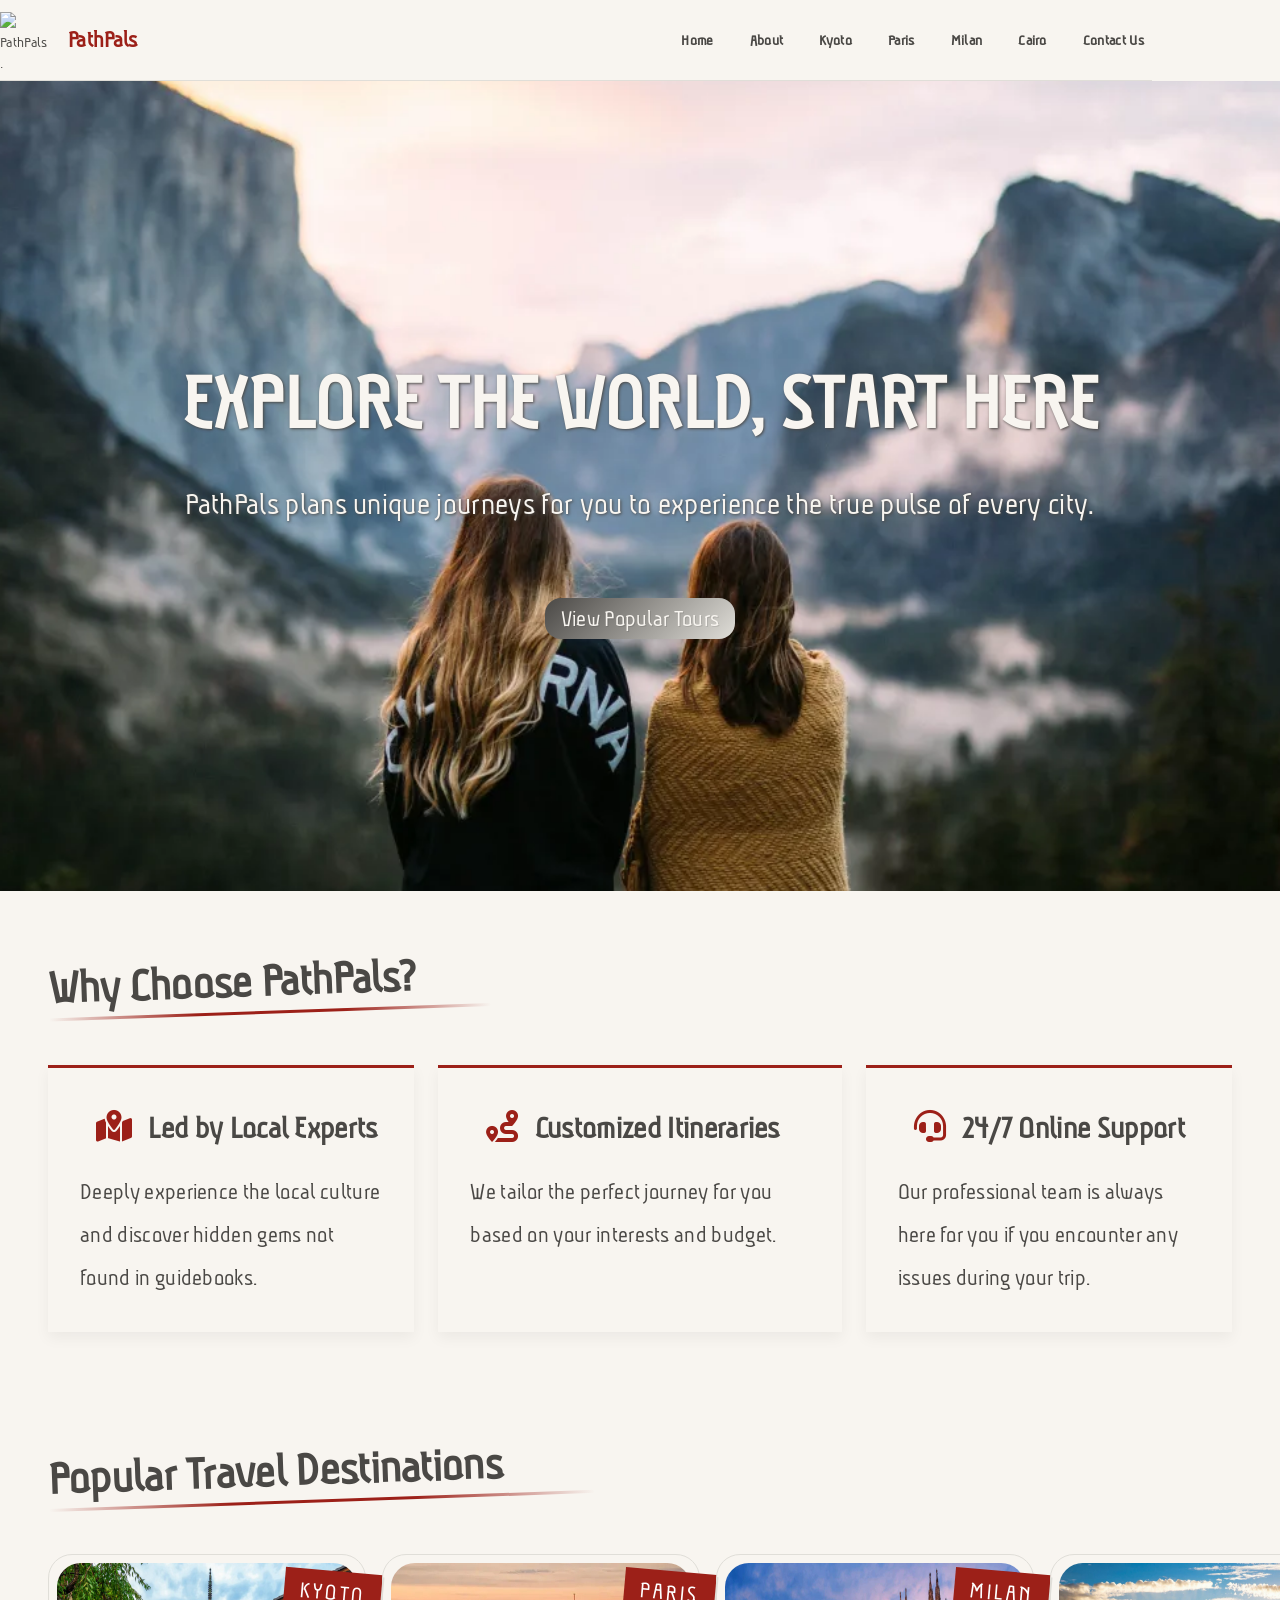
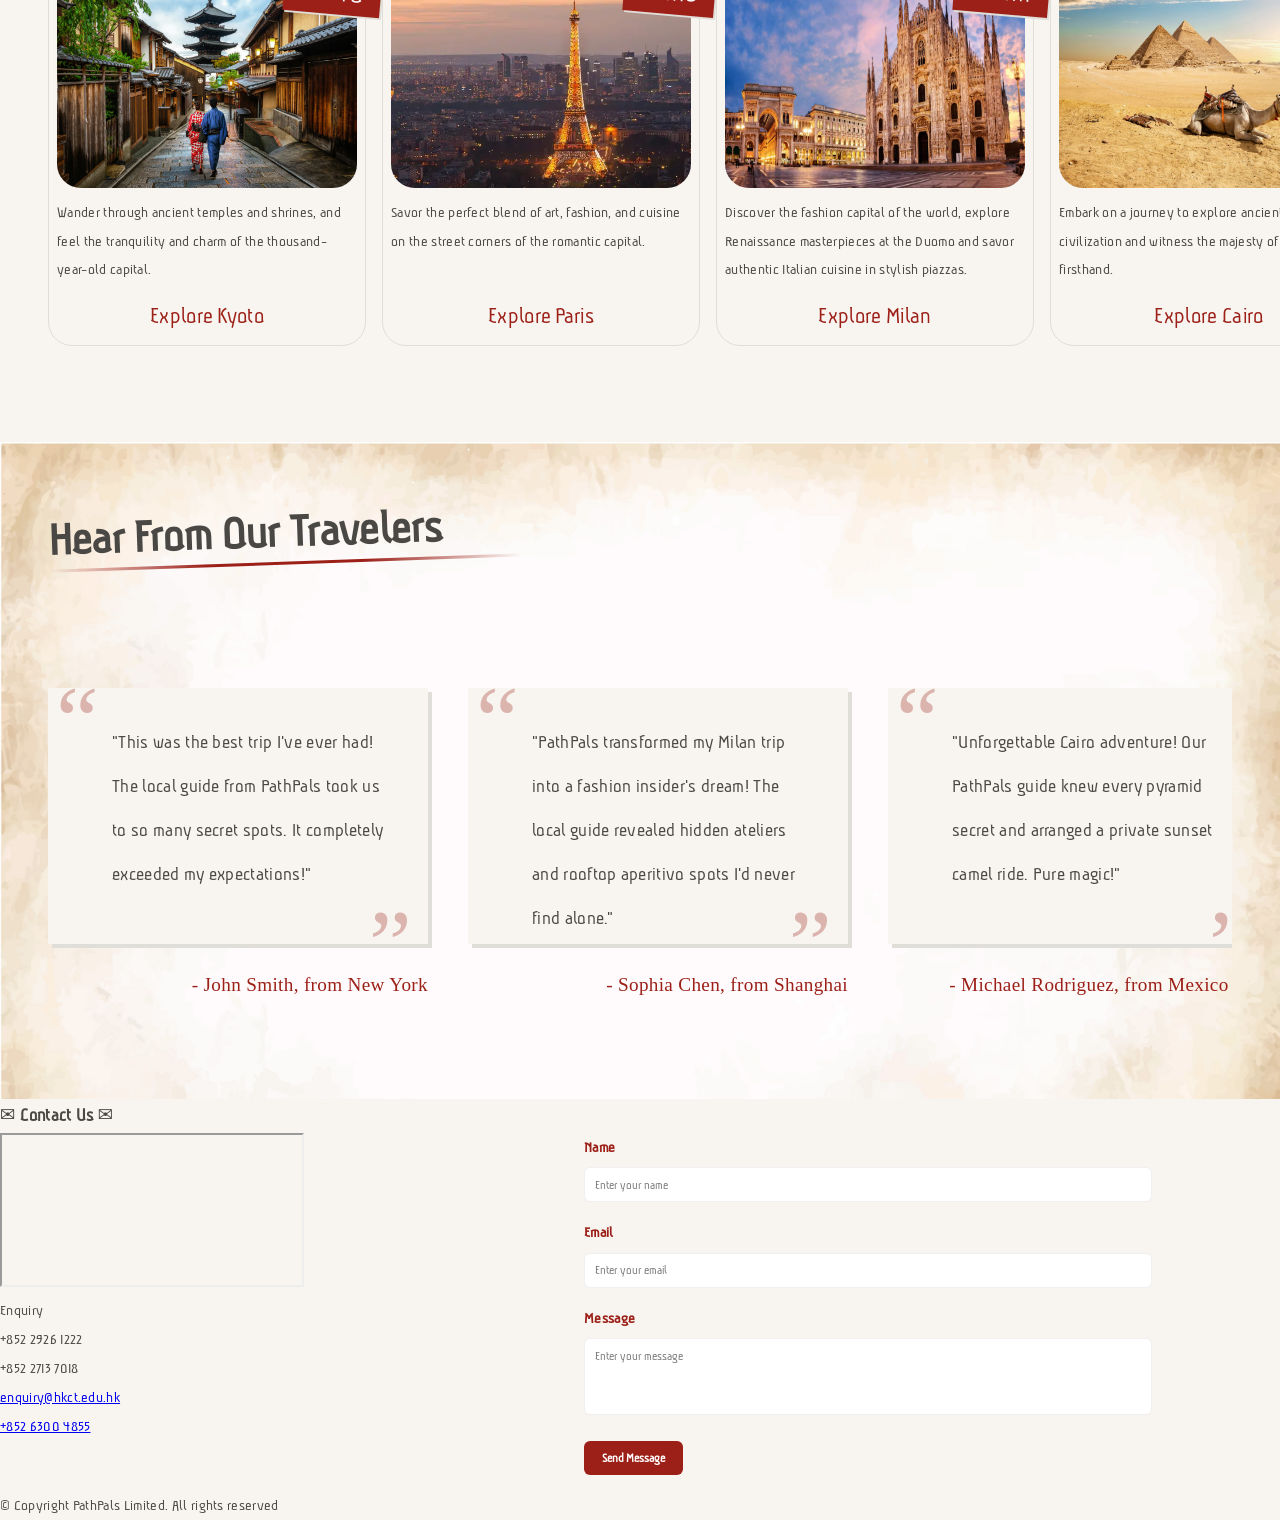
==== pages/index.html @ b71962a0 "Mar29" ====
<!doctype html>
<html lang="en">
<head>
  <meta charset="UTF-8" />
  <meta name="viewport" content="width=device-width, initial-scale=1.0" />
  <link rel="stylesheet" href="https://cdnjs.cloudflare.com/ajax/libs/font-awesome/6.0.0/css/all.min.css">
  <link rel="preconnect" href="https://fonts.googleapis.com" />
  <link rel="preconnect" href="https://fonts.gstatic.com" crossorigin />
  <link href="https://fonts.googleapis.com/css2?family=Aubrey&display=swap" rel="stylesheet" />
  <link rel="stylesheet" href="../css/navbar.css" />
  <link rel="stylesheet" href="../css/footer.css" />
  <link rel="stylesheet" href="../css/index.css">
  <title>Home - PathPals</title>
</head>
<body>
<!-- Navbar -->
<div id="navbar-placeholder"></div>
<!-- Main -->
<main>
  <div class="hero-section">
    <div class="hero-content">
      <h1>Explore the World, Start Here</h1>
      <p>PathPals plans unique journeys for you to experience the true pulse
    of every city.</p>
      <a href="#featured-tours" class="btn btn-primary">View Popular Tours</a>
    </div>
  </div>
  <div id="about" class="about-section">
    <h2 class="section-title">Why Choose PathPals?</h2>
    <div class="features-grid">
    <article class="feature-card">
      <h3><i class="fa-solid fa-map-marked-alt feature-icon" aria-hidden="true"></i>Led by Local Experts</h3>
      <p> Deeply experience the local culture and discover hidden gems not found in guidebooks.
      </p>
    </article>
    <article class="feature-card">
      <h3><i class="fa-solid fa-route feature-icon" aria-hidden="true"></i>Customized Itineraries</h3>
      <p>We tailor the perfect journey for you based on your interests and budget.
      </p>
    </article>
    <article class="feature-card">
      <h3><i class="fa-solid fa-headset feature-icon"
      aria-hidden="true"></i>24/7 Online Support</h3>
      <p>
      Our professional team is always here for you if you encounter
      any issues during your trip.
      </p>
    </article>
    </div>
  </div>
  <div id="featured-tours" class="tours-section">
      <h2 class="section-title">Popular Travel Destinations</h2>
      <div class="tours-grid">
      <article class="tour-card card-1">
          <img
          src="../assets/tour-kyoto.jpg"
          alt="An old, charming street in Kyoto"
          />
          <div class="tour-info">
          <p>
              Wander through ancient temples and shrines, and feel the
              tranquility and charm of the thousand-year-old capital.
          </p>
          <a href="./kyoto.html" class="btn btn-secondary"
              >Explore Kyoto</a
          >
          </div>
      </article>
      <article class="tour-card card-2">
          <img
          src="../assets/tour-paris.jpg"
          alt="Eiffel Tower in Paris at night"
          />
          <div class="tour-info">
          <p>
              Savor the perfect blend of art, fashion, and cuisine on the
              street corners of the romantic capital.
          </p>
          <a href="./paris.html" class="btn btn-secondary"
              >Explore Paris</a
          >
          </div>
      </article>
      <article class="tour-card card-3">
          <img
          src="../assets/tour-milan.jpg"
          alt="Duomo Cathedral and Galleria Vittorio Emanuele II in Milan, Italy"
          />
          <div class="tour-info">
          <p>
              Discover the fashion capital of the world, explore Renaissance
              masterpieces at the Duomo and savor authentic Italian cuisine
              in stylish piazzas.
          </p>
          <a href="./milan.html" class="btn btn-secondary"
              >Explore Milan</a
          >
          </div>
      </article>
      <article class="tour-card card-4">
          <img
          src="../assets/tour-cairo.jpg"
          alt="Pyramids and a camel in Cairo, Egypt"
          />
          <div class="tour-info">
          <p>Embark on a journey to explore ancient Egyptian civilization and witness the majesty of the pyramids firsthand.
</p>
          <a href="./cairo.html" class="btn btn-secondary"
              >Explore Cairo</a
          >
          </div>
      </article>
      </div>
  </div>
  <div id="comments" class="comments-section">
      <h2 class="section-title">Hear From Our Travelers</h2>
      <div class="comments-scroll">
      <div class="comment-card">
          <blockquote>
          "This was the best trip I've ever had! The local guide from PathPals took us to so many secret spots. It completely exceeded my expectations!"
          </blockquote>
          <cite>- John Smith, from New York</cite>
      </div>
      <div class="comment-card">
          <blockquote>
          "PathPals transformed my Milan trip into a fashion insider's dream! The local guide revealed hidden ateliers and rooftop aperitivo spots I'd never find alone."
          </blockquote>
          <cite>- Sophia Chen, from Shanghai</cite>
      </div>
      <div class="comment-card">
          <blockquote>
          "Unforgettable Cairo adventure! Our PathPals guide knew every pyramid secret and arranged a private sunset camel ride. Pure magic!"
          </blockquote>
          <cite>- Michael Rodriguez, from Mexico City</cite>
      </div>
      <div class="comment-card">
          <blockquote>
          "The Tokyo guide from PathPals took us to authentic ramen shops and hidden shrines. Felt like a local, not a tourist!"
          </blockquote>
          <cite>- Aiko Tanaka, from Sydney</cite>
      </div>
      <div class="comment-card">
          <blockquote>
          "Best decision booking PathPals for Santorini! Our guide found the most incredible sunset viewpoints and arranged a private cooking class."
          </blockquote>
          <cite>- Emma Wilson, from London</cite>
      </div>
      <div class="comment-card">
          <blockquote>
          "PathPals made Marrakech magical! The souk navigation, authentic tagine dinner, and Berber cultural insights were life-changing."
          </blockquote>
          <cite>- Ahmed Khalil, from Dubai</cite>
      </div>
      </div>
  </div>
</main>
<!-- Footer -->
<div id="footer-placeholder"></div>
<!-- navbar&footer js -->
<script src="../js/navbar-footer.js"></script>
</body>
</html>
---- css/navbar.css ----
:root {
  --color-offwhite: #f8f5f0;
  --color-warmgray: #e0ded8;
  --color-deepred: #9c2018;
  --color-darkgray: #4a4845;
  --color-lightgray: #f0eeea;
  --font-family: "Aubrey", system-ui;
  --font-handwriting: 'Ma Shan Zheng', cursive;
  --container-max: 1400px;
}
* { 
  box-sizing: border-box; 
  margin:0; 
  padding:0; 
}
body {
  font-family: var(--font-family);
  background-color: var(--color-offwhite);
  color: var(--color-darkgray);
  line-height: 1.8;
  letter-spacing: 0.02em;
  width: 90%; 
  max-width: var(--container-max);
}

.navbar {
  background-color: var(--color-offwhite);
  border-bottom: 1px solid var(--color-warmgray);
  position: sticky;
  top: 0;
  z-index: 60;
}
.navbar-flex { 
  display:flex; 
  align-items:center; 
  justify-content:space-between; 
  gap:1rem; 
  padding:0.75rem 0; 
}

.logo-section { 
  display:flex; 
  align-items:center; 
  gap:0.75rem; 
}
.logo-icon { 
  width:56px; 
  height:56px; 
  object-fit:contain; 
}
.logo-text {
  font-weight:700;
  font-size:1.5rem;
  color:var(--color-deepred);
  font-family: var(--font-family);
}

.main-menu-list { 
  display:flex; 
  gap:1.25rem; 
  list-style:none; 
  align-items:center; 
}
.main-menu-list a { 
  color:var(--color-darkgray); 
  text-decoration:none; 
  padding:0.25rem 0.5rem; 
  border-radius:6px; 
  font-weight:600; 
}
.main-menu-list a:hover, 
.main-menu-list a:focus { 
  background:var(--color-warmgray); 
  color:var(--color-deepred); 
  outline:none; 
}
i {
  color: var(--color-deepred);
}
.mobile-menu { 
  display:none; 
}
.mobile-menu-toggle {
  background:transparent; 
  border:none; 
  font-size:1.3rem; 
  cursor:pointer; 
  padding:0.4rem 0.6rem;
}
.mobile-overlay { 
  position:fixed; 
  inset:0; 
  background:rgba(0,0,0,0.4); 
  opacity:0; 
  visibility:hidden; 
  transition:opacity 260ms ease; 
  z-index:80; 
}
.mobile-overlay.open { 
  opacity:1; 
  visibility:visible; 
}
.mobile-panel {
  position:fixed; 
  left:0; 
  right:0; 
  top:0; 
  transform:translateY(-120%); 
  transition:transform 320ms cubic-bezier(.2,.9,.2,1); 
  background:var(--color-offwhite); 
  padding:1rem; 
  z-index:90; 
  box-shadow:0 10px 20px rgba(0,0,0,0.08);
}
.mobile-panel.open { 
  transform:translateY(0); 
}
.mobile-panel-header { 
  display:flex; 
  align-items:center; 
  justify-content:space-between; 
  gap:0.75rem; 
}
---- css/footer.css ----
:root {
  --color-offwhite: #f8f5f0;
  --color-warmgray: #e0ded8;
  --color-deepred: #9c2018;
  --color-darkgray: #4a4845;
  --color-lightgray: #f0eeea;
  --font-family: "Aubrey", system-ui;
  --font-handwriting: 'Ma Shan Zheng', cursive;
  --container-max: 1400px;
}
* { 
  box-sizing: border-box; 
  margin:0; 
  padding:0; 
}
body {
  font-family: var(--font-family);
  background-color: var(--color-offwhite);
  color: var(--color-darkgray);
  line-height: 1.8;
  letter-spacing: 0.02em;
  width: 90%; 
  max-width: var(--container-max);
}

.footer { 
  background:var(--color-warmgray);
  padding:2.5rem 0; 
  text-align:center; 
  color:var(--color-darkgray); 
  font-size:1rem; 
  margin-top:2rem; 
  flex:1 1 280px; 
  min-width:240px;
}

.footer-content { 
  display:grid; 
  grid-template-columns: 1fr 1fr;
  gap:1rem; 
  justify-content: center;
}
.form-group { 
  margin-bottom:1rem; 
}
.form-group label { 
  display:block; 
  margin-bottom:0.35rem; 
  font-weight:600; 
  color:var(--color-deepred); 
}
.form-group input, 
.form-group textarea {
  width:100%; 
  padding:0.6rem; 
  border:1px solid rgba(0,0,0,0.06); 
  border-radius:6px; 
  font-family:var(--font-family);
}
button[type="submit"] { 
  background:var(--color-deepred);
  font-family: var(--font-family); 
  color:white; 
  padding:10px 18px; 
  border:none; 
  border-radius:6px; 
  cursor:pointer; 
  font-weight:600; 
}
button[type="submit"]:hover { 
  background:#7a150f; 
}
---- css/index.css ----
:root {
  --color-offwhite: #f8f5f0;
  --color-warmgray: #e0ded8;
  --color-deepred: #9c2018;
  --color-darkgray: #4a4845;
  --color-lightgray: #f0eeea;
  --font-family: "Aubrey", system-ui;
  --font-handwriting: 'Ma Shan Zheng', cursive;
  --container-max: 1400px;
}
* { 
  box-sizing: border-box; 
  margin:0; 
  padding:0; 
}
body {
  font-family: var(--font-family);
  background-color: var(--color-offwhite);
  color: var(--color-darkgray);
  line-height: 1.8;
  letter-spacing: 0.02em;
  width: 90%; 
  max-width: var(--container-max);
}

.hero-section {
  width: 100vw;
  height: 90vh;
  background: url("../assets/hero.webp") center/cover no-repeat;
  background-attachment: fixed;
  display: flex;
  align-items: center;
  justify-content: center;
  color: var(--color-offwhite);
  text-shadow: 1px 1px 3px var(--color-darkgray);
  h1 {
    text-transform: uppercase;
    font-size: 5rem;
    text-align: center;
  };
  p {
    font-size: 2rem;
    padding-bottom: 4rem;
  };
  a {
    font-size: 1.5rem;
    padding: 0.5rem 1rem;
    text-decoration: none;
    color: var(--color-offwhite);
    background: linear-gradient(135deg, var(--color-darkgray) 0%, var(--color-warmgray) 100%);
    border-radius: 1rem;
    text-shadow: 1px 1px 0 rgba(0,0,0,0.1);
    transition: all 0.3s ease;
    &:hover {
    background: linear-gradient(135deg, var(--color-warmgray) 0%, var(--color-darkgray) 100%);
    transform: translateY(-2px) rotate(1deg);
    box-shadow: 5px 5px 0 var(--color-cream-bg);
    }
  }
}
.hero-content {
  max-width: 1200px;
  width: 90%;
  text-align: center;
}
.section-title {
  font-size: 2.25rem; 
  font-weight: 600; 
  margin-bottom: 2.5rem; 
  color: var(--color-darkgray); 
  display: inline-block;
  position: relative;
  transform: rotate(-2deg);
}
.section-title::after { 
  content: ""; 
  width: 120%; 
  height: 3px;
  background: linear-gradient(90deg, transparent, var(--color-deepred), var(--color-deepred), transparent); 
  position: absolute; 
  bottom: 10px; 
  left: 0;
}
.about-section {
  width: 100vw;
  padding: 3rem;
  h2 {
    font-size: 3rem;
  }
}
.features-grid {
  display:grid;
  justify-content: center;
  grid-template-columns: repeat(3,1fr); 
  gap:1.5rem; 
  grid-template-columns:1fr 1.1fr 1fr; }
.feature-card {
  background:var(--color-offwhite); 
  padding:2rem; 
  border-top:3px solid var(--color-deepred);
  box-shadow:0 6px 14px rgba(0,0,0,0.05); 
  transition:all 0.25s ease;
  h3 {
    justify-content: center;
    font-size: 2rem;
    margin-bottom:0.75rem; 
    color:var(--color-darkgray); 
  }
  i {
    color:var(--color-deepred);
    padding: 0 1rem;
  }
  p {
    font-size: 1.5rem;
  }
  &:hover { 
  transform:translateY(-8px); 
  box-shadow:0 12px 24px rgba(0,0,0,0.08);
  } 
}
.tours-section {
  width: 100vw;
  padding: 3rem;
  padding-bottom: 6rem;
  h2 {
    font-size: 3rem;
  }
}
.tours-grid {
  display: grid;
  grid-template-columns: repeat(4, 1fr);
  gap: 1rem;
}
.tour-card {
  border: 1px solid var(--color-warmgray);
  border-radius: 1.5rem;
  padding: 0.5rem;
  position: relative;
  transition: all 0.4s ease;
  transform-origin: bottom right;
  &:hover {
    transform: rotate(1deg) translateY(-10px);
    box-shadow: 10px 10px 0 var(--color-warmgray);
    z-index: 10;
  }
  img {
    width: 300px;
    height: 225px;
    border-radius: 1.5rem;
  }
  a {
  font-size: 1.5rem;
  position: relative;
  text-decoration: none;
  color: var(--color-deepred);
  display: inline-block;
  margin-left: auto;
  margin-right: auto;
  display: block;
  width: fit-content;
  &::after {
    content: '';
    position: absolute;
    bottom: 0;
    left: 0;
    width: 0;
    height: 2px;
    background: var(--color-deepred);
    transition: width 0.3s ease;
    background: linear-gradient(90deg, transparent, var(--color-deepred), transparent);
  }
  &:hover::after {
    width: 100%;
  }
  }
  p {
    height: 6rem;
  }
}
.card-1::before {
  content: "Kyoto";
  position: absolute;
  top: 1rem;
  right: -1rem;
  background: var(--color-deepred);
  color: white;
  padding: 0 1rem;
  font-size: 1.5rem;
  text-transform: uppercase;
  letter-spacing: 0.1em;
  transform: rotate(5deg);
  box-shadow: 2px 2px 0 var(--color-warmgray);
  font-family: var(--font-family);
}
.card-2::before {
  content: "Paris";
  position: absolute;
  top: 1rem;
  right: -1rem;
  background: var(--color-deepred);
  color: white;
  padding: 0 1rem;
  font-size: 1.5rem;
  text-transform: uppercase;
  letter-spacing: 0.1em;
  transform: rotate(5deg);
  box-shadow: 2px 2px 0 var(--color-warmgray);
  font-family: var(--font-family);
}
.card-3::before {
  content: "Milan";
  position: absolute;
  top: 1rem;
  right: -1rem;
  background: var(--color-deepred);
  color: white;
  padding: 0 1rem;
  font-size: 1.5rem;
  text-transform: uppercase;
  letter-spacing: 0.1em;
  transform: rotate(5deg);
  box-shadow: 2px 2px 0 var(--color-warmgray);
  font-family: var(--font-family);
}
.card-4::before {
  content: "Cairo";
  position: absolute;
  top: 1rem;
  right: -1rem;
  background: var(--color-deepred);
  color: white;
  padding: 0 1rem;
  font-size: 1.5rem;
  text-transform: uppercase;
  letter-spacing: 0.1em;
  transform: rotate(5deg);
  box-shadow: 2px 2px 0 var(--color-warmgray);
  font-family: var(--font-family);
}

.comments-section {
  width: 100vw;
  padding: 3rem;
  background: url(../assets/paper-texture.jpg);
  background-size: cover;
  h2 {
    font-size: 3rem;
  }
}
.comment-card {
  background: transparent;
  padding: 1.5rem 0;
  @extend .comments-card;
  flex: 0 0 380px;
  scroll-snap-align: start;
  transition: transform 0.3s ease;
  &:hover {
    transform: translateY(-8px);
  }
  blockquote {
    font-family: var(--font-family);
    font-size: 1.25rem;
    line-height: 2.2;
    position: relative;
    padding: 2rem 2rem 2rem 4rem;
    margin: 1.5rem 0;
    border-left: none;
    background: var(--color-offwhite);
    box-shadow: 4px 4px 0 var(--color-warmgray);
    height: 16rem;
    &::before {
      content: "“";
      font-family: var(--font-handwriting);
      font-size: 6rem;
      color: var(--color-deepred);
      opacity: 0.3;
      position: absolute;
      top: -1rem;
      left: 0.5rem;
      line-height: 1;
    }
    &::after {
      content: "”";
      font-family: var(--font-handwriting);
      font-size: 6rem;
      color: var(--color-deepred);
      opacity: 0.3;
      position: absolute;
      bottom: -3rem;
      right: 1rem;
      line-height: 1;
    }
  }
  cite {
    display: block;
    margin-top: 1rem;
    text-align: right;
    font-size: 1.2rem;
    color: var(--color-deepred);
    font-style: normal;
    font-family: var(--font-handwriting);
  }
}
.comments-scroll {
  display: flex;
  gap: 2.5rem;
  overflow-x: auto;
  padding: 1.5rem 0;
  scrollbar-width: auto;
  -ms-overflow-style: scrollbar;
  &::-webkit-scrollbar {
    height: 2rem;
    background-color: var(--color-offwhite);
    border: 1px solid var(--color-warmgray);
    border-radius: 2rem;
  }
  &::-webkit-scrollbar-track {
    background: var(--color-offwhite);
    box-shadow: inset 0 0 4px rgba(94, 0, 6, 0.1);
    border-radius: 2rem;
  }
  &::-webkit-scrollbar-thumb {
    background: linear-gradient(90deg, transparent 0%, var(--color-deepred) 50%, transparent 100%);
    border: 2px solid var(--color-offwhite);
    border-radius: 2rem;
    &:hover {
      background: linear-gradient(90deg, var(--color-deepred) 0%, transparent 50%, var(--color-deepred) 100%);
    }
  }
}

@media (max-width:1200px) {
  .features-grid { 
    grid-template-columns:1fr; 
    gap:2.5rem; 
  }
}
@media (max-width:768px) {
  .main-menu { 
    display:none; 
  }
  .mobile-menu { 
    display:block; 
  }
  .comment-card {
    flex: 0 0 320px;
    blockquote {
      font-size: 1.15rem;
      padding: 1.5rem 1.5rem 1.5rem 3.5rem;
    }
  }
}
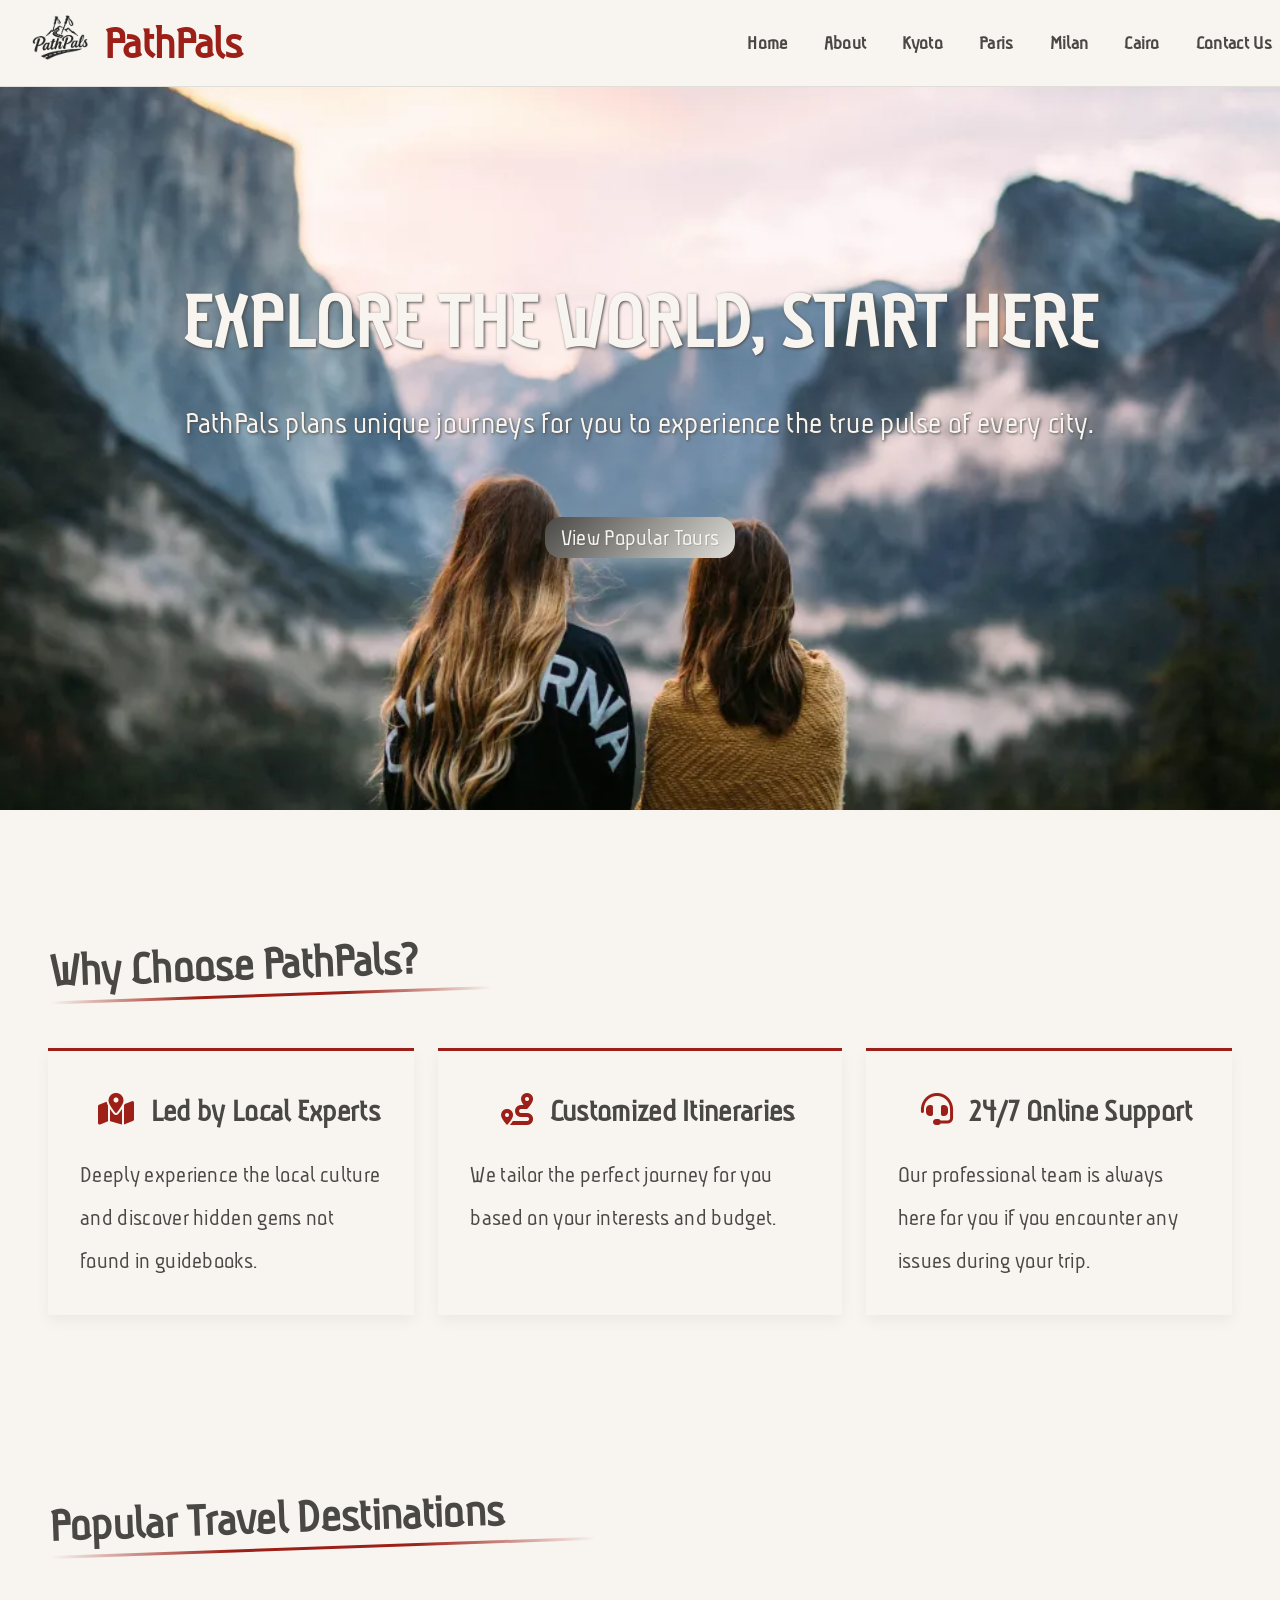
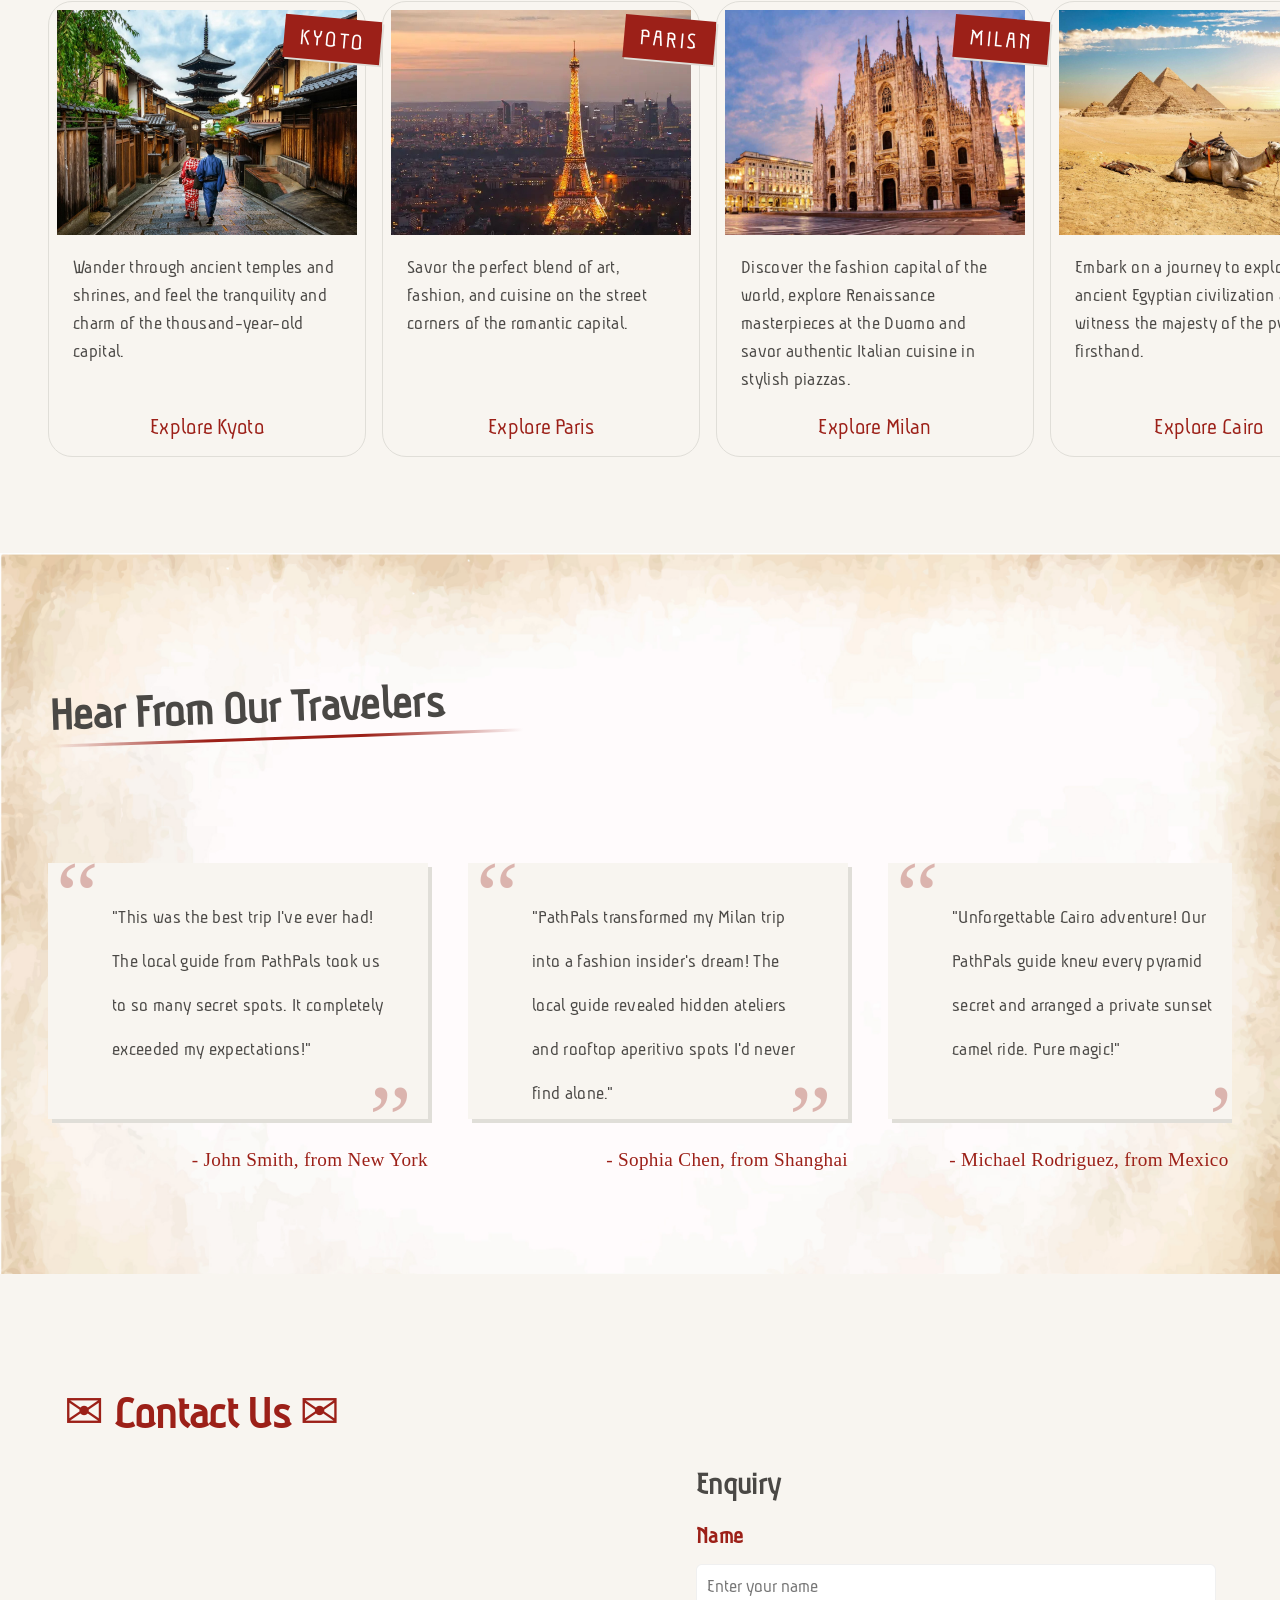
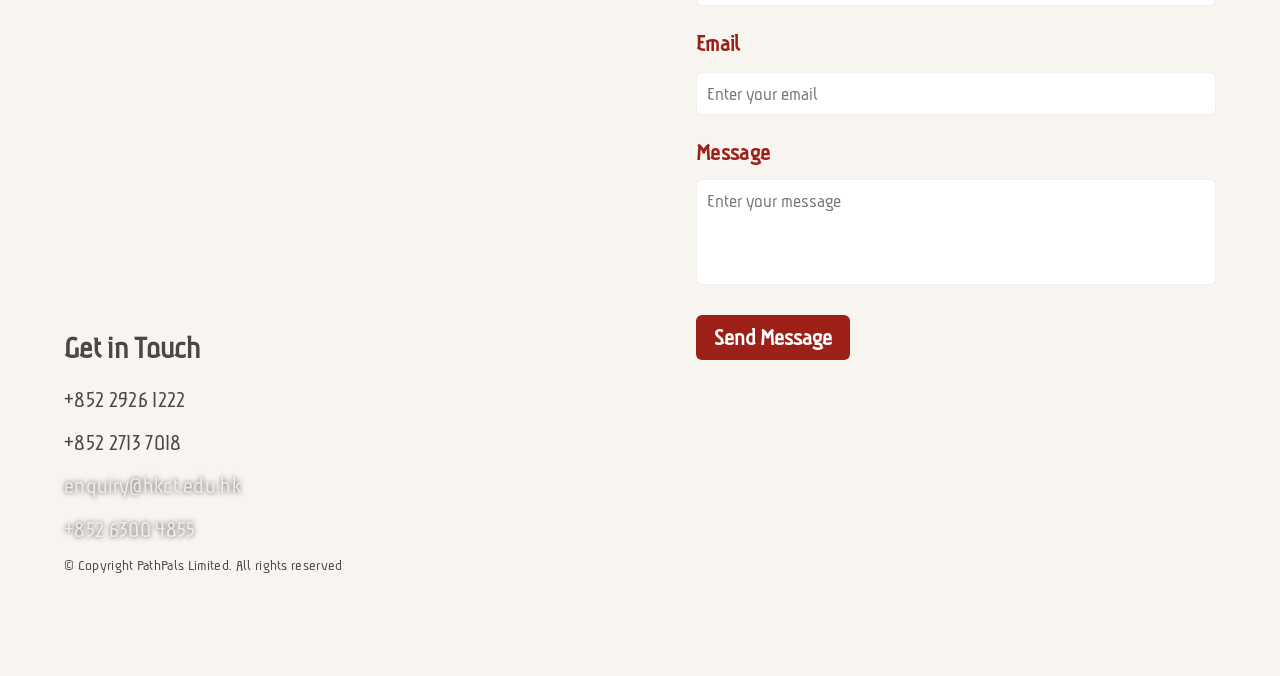
==== commit d70d5648: "Mar29" ====
--- a/pages/index.html
+++ b/pages/index.html
@@ -10,6 +10,7 @@
   <link rel="stylesheet" href="../css/navbar.css" />
   <link rel="stylesheet" href="../css/footer.css" />
   <link rel="stylesheet" href="../css/index.css">
+  <link rel="icon" href="../assets/favicon.ico" sizes="any">
   <title>Home - PathPals</title>
 </head>
 <body>
@@ -49,66 +50,43 @@
     </div>
   </div>
   <div id="featured-tours" class="tours-section">
-      <h2 class="section-title">Popular Travel Destinations</h2>
-      <div class="tours-grid">
-      <article class="tour-card card-1">
-          <img
-          src="../assets/tour-kyoto.jpg"
-          alt="An old, charming street in Kyoto"
-          />
-          <div class="tour-info">
-          <p>
-              Wander through ancient temples and shrines, and feel the
-              tranquility and charm of the thousand-year-old capital.
-          </p>
-          <a href="./kyoto.html" class="btn btn-secondary"
-              >Explore Kyoto</a
-          >
-          </div>
+    <h2 class="section-title">Popular Travel Destinations</h2>
+    <div class="tours-grid">
+    <article class="tour-card card-1">
+      <div class="tour-card-img">
+        <img src="../assets/tour-kyoto.jpg" alt="An old, charming street in Kyoto"/>
+      </div>
+      <div class="tour-info">
+        <p>Wander through ancient temples and shrines, and feel the tranquility and charm of the thousand-year-old capital. </p>
+        <a href="./kyoto.html" class="btn btn-secondary">Explore Kyoto</a>
+      </div>
       </article>
       <article class="tour-card card-2">
-          <img
-          src="../assets/tour-paris.jpg"
-          alt="Eiffel Tower in Paris at night"
-          />
-          <div class="tour-info">
-          <p>
-              Savor the perfect blend of art, fashion, and cuisine on the
-              street corners of the romantic capital.
-          </p>
-          <a href="./paris.html" class="btn btn-secondary"
-              >Explore Paris</a
-          >
-          </div>
+        <div class="tour-card-img">
+          <img src="../assets/tour-paris.jpg" alt="Eiffel Tower in Paris at night" />
+        </div>
+        <div class="tour-info">
+          <p>Savor the perfect blend of art, fashion, and cuisine on the street corners of the romantic capital. </p>
+          <a href="./paris.html" class="btn btn-secondary">Explore Paris</a>
+        </div>
       </article>
       <article class="tour-card card-3">
-          <img
-          src="../assets/tour-milan.jpg"
-          alt="Duomo Cathedral and Galleria Vittorio Emanuele II in Milan, Italy"
-          />
-          <div class="tour-info">
-          <p>
-              Discover the fashion capital of the world, explore Renaissance
-              masterpieces at the Duomo and savor authentic Italian cuisine
-              in stylish piazzas.
-          </p>
-          <a href="./milan.html" class="btn btn-secondary"
-              >Explore Milan</a
-          >
-          </div>
+        <div class="tour-card-img">
+          <img src="../assets/tour-milan.jpg" alt="Duomo Cathedral and Galleria Vittorio Emanuele II in Milan, Italy"/>
+        </div>
+        <div class="tour-info">
+          <p>Discover the fashion capital of the world, explore Renaissance masterpieces at the Duomo and savor authentic Italian cuisine in stylish piazzas.</p>
+          <a href="./milan.html" class="btn btn-secondary">Explore Milan</a>
+        </div>
       </article>
       <article class="tour-card card-4">
-          <img
-          src="../assets/tour-cairo.jpg"
-          alt="Pyramids and a camel in Cairo, Egypt"
-          />
-          <div class="tour-info">
-          <p>Embark on a journey to explore ancient Egyptian civilization and witness the majesty of the pyramids firsthand.
-</p>
-          <a href="./cairo.html" class="btn btn-secondary"
-              >Explore Cairo</a
-          >
-          </div>
+        <div class="tour-card-img">
+          <img src="../assets/tour-cairo.jpg" alt="Pyramids and a camel in Cairo, Egypt"/>
+        </div>
+        <div class="tour-info">
+          <p>Embark on a journey to explore ancient Egyptian civilization and witness the majesty of the pyramids firsthand.</p>
+          <a href="./cairo.html" class="btn btn-secondary">Explore Cairo</a>
+        </div>
       </article>
       </div>
   </div>
@@ -116,40 +94,40 @@
       <h2 class="section-title">Hear From Our Travelers</h2>
       <div class="comments-scroll">
       <div class="comment-card">
-          <blockquote>
-          "This was the best trip I've ever had! The local guide from PathPals took us to so many secret spots. It completely exceeded my expectations!"
-          </blockquote>
-          <cite>- John Smith, from New York</cite>
+        <blockquote>
+        "This was the best trip I've ever had! The local guide from PathPals took us to so many secret spots. It completely exceeded my expectations!"
+        </blockquote>
+        <cite>- John Smith, from New York</cite>
       </div>
       <div class="comment-card">
-          <blockquote>
-          "PathPals transformed my Milan trip into a fashion insider's dream! The local guide revealed hidden ateliers and rooftop aperitivo spots I'd never find alone."
-          </blockquote>
-          <cite>- Sophia Chen, from Shanghai</cite>
+        <blockquote>
+        "PathPals transformed my Milan trip into a fashion insider's dream! The local guide revealed hidden ateliers and rooftop aperitivo spots I'd never find alone."
+        </blockquote>
+        <cite>- Sophia Chen, from Shanghai</cite>
       </div>
       <div class="comment-card">
-          <blockquote>
-          "Unforgettable Cairo adventure! Our PathPals guide knew every pyramid secret and arranged a private sunset camel ride. Pure magic!"
-          </blockquote>
-          <cite>- Michael Rodriguez, from Mexico City</cite>
+        <blockquote>
+        "Unforgettable Cairo adventure! Our PathPals guide knew every pyramid secret and arranged a private sunset camel ride. Pure magic!"
+        </blockquote>
+        <cite>- Michael Rodriguez, from Mexico City</cite>
       </div>
       <div class="comment-card">
-          <blockquote>
-          "The Tokyo guide from PathPals took us to authentic ramen shops and hidden shrines. Felt like a local, not a tourist!"
-          </blockquote>
-          <cite>- Aiko Tanaka, from Sydney</cite>
+        <blockquote>
+        "The Tokyo guide from PathPals took us to authentic ramen shops and hidden shrines. Felt like a local, not a tourist!"
+        </blockquote>
+        <cite>- Aiko Tanaka, from Sydney</cite>
       </div>
       <div class="comment-card">
-          <blockquote>
-          "Best decision booking PathPals for Santorini! Our guide found the most incredible sunset viewpoints and arranged a private cooking class."
-          </blockquote>
-          <cite>- Emma Wilson, from London</cite>
+        <blockquote>
+        "Best decision booking PathPals for Santorini! Our guide found the most incredible sunset viewpoints and arranged a private cooking class."
+        </blockquote>
+        <cite>- Emma Wilson, from London</cite>
       </div>
       <div class="comment-card">
-          <blockquote>
-          "PathPals made Marrakech magical! The souk navigation, authentic tagine dinner, and Berber cultural insights were life-changing."
-          </blockquote>
-          <cite>- Ahmed Khalil, from Dubai</cite>
+        <blockquote>
+        "PathPals made Marrakech magical! The souk navigation, authentic tagine dinner, and Berber cultural insights were life-changing."
+        </blockquote>
+        <cite>- Ahmed Khalil, from Dubai</cite>
       </div>
       </div>
   </div>
--- a/css/navbar.css
+++ b/css/navbar.css
@@ -17,42 +17,46 @@
   font-family: var(--font-family);
   background-color: var(--color-offwhite);
   color: var(--color-darkgray);
-  line-height: 1.8;
   letter-spacing: 0.02em;
-  width: 90%; 
+  width: 100%; 
   max-width: var(--container-max);
 }
 
 .navbar {
   background-color: var(--color-offwhite);
   border-bottom: 1px solid var(--color-warmgray);
-  position: sticky;
+  position: fixed;
   top: 0;
   z-index: 60;
+  width: 100%;
 }
 .navbar-flex { 
   display:flex; 
   align-items:center; 
   justify-content:space-between; 
-  gap:1rem; 
-  padding:0.75rem 0; 
+  gap:1rem;
 }
 
 .logo-section { 
   display:flex; 
   align-items:center; 
-  gap:0.75rem; 
+  gap: 1rem;
+  padding: 0 2rem;  
 }
 .logo-icon { 
   width:56px; 
-  height:56px; 
-  object-fit:contain; 
+  height:56px;
+  object-fit:contain;
+  img {
+    width: 100%;
+    text-align: center;
+  }
 }
 .logo-text {
-  font-weight:700;
-  font-size:1.5rem;
+  font-weight:bold;
+  font-size: 3rem;
+  padding: 0;
   color:var(--color-deepred);
-  font-family: var(--font-family);
 }
 
 .main-menu-list { 
@@ -63,7 +67,8 @@
 }
 .main-menu-list a { 
   color:var(--color-darkgray); 
-  text-decoration:none; 
+  text-decoration:none;
+  font-size: 1.25rem;
   padding:0.25rem 0.5rem; 
   border-radius:6px; 
   font-weight:600; 
@@ -79,6 +84,19 @@
 }
 .mobile-menu { 
   display:none; 
+}
+.mobile-menu-list {
+  list-style: none;
+  padding: 0 2rem;
+  a {
+    font-size: 1.5rem;
+    text-decoration: none;
+    color: var(--color-deepred);
+    &:hover {
+      color:var(--color-warmgray); 
+      text-shadow: 1px 1px var(--color-deepred); 
+    }
+  }  
 }
 .mobile-menu-toggle {
   background:transparent; 
@@ -115,9 +133,31 @@
 .mobile-panel.open { 
   transform:translateY(0); 
 }
-.mobile-panel-header { 
-  display:flex; 
-  align-items:center; 
-  justify-content:space-between; 
-  gap:0.75rem; 
+.mobile-panel-header {
+  display: flex;
+  align-items: center;
+  justify-content: space-between;
+  gap: 0.75rem;
+  i {
+    font-size: 2rem;
+  }
+}
+.mobile-panel-logo-wrap {
+  display: flex;
+  align-items: center;
+  gap: 0.5rem;
+}
+.mobile-panel-logo-wrap .logo-icon {
+  width: 40px;
+  height: 40px;
+  object-fit: contain;
+}
+
+@media (max-width:768px) {
+  .main-menu { 
+    display:none; 
+  }
+  .mobile-menu { 
+    display:block; 
+  }
 }
--- a/css/footer.css
+++ b/css/footer.css
@@ -19,7 +19,7 @@
   color: var(--color-darkgray);
   line-height: 1.8;
   letter-spacing: 0.02em;
-  width: 90%; 
+  width: 100%; 
   max-width: var(--container-max);
 }
 
@@ -33,12 +33,44 @@
   flex:1 1 280px; 
   min-width:240px;
 }
-
+.footer-section {
+  padding: 6rem 4rem;
+  h3 {
+    font-size: 3rem;
+    color: var(--color-deepred);
+  }
+}
 .footer-content { 
   display:grid; 
   grid-template-columns: 1fr 1fr;
-  gap:1rem; 
+  gap:2rem; 
   justify-content: center;
+  align-items: start
+}
+.contact-info {
+  iframe {
+    width: 600px;
+    height: 450px;
+  }  
+  font-size: 1.5rem;
+  h4 {
+    font-size: 2rem;
+  }
+  a {
+    text-decoration: none;
+    color: var(--color-lightgray);
+    text-shadow: 0 0 5px var(--color-darkgray);
+    &:hover {
+      cursor: pointer;
+      color: var(--color-deepred);
+    }
+  }
+}
+.contact-form {
+  font-size: 1.5rem;
+  h4 {
+    font-size: 2rem;
+  }
 }
 .form-group { 
   margin-bottom:1rem; 
@@ -56,6 +88,7 @@
   border:1px solid rgba(0,0,0,0.06); 
   border-radius:6px; 
   font-family:var(--font-family);
+  font-size: 1.25rem;
 }
 button[type="submit"] { 
   background:var(--color-deepred);
@@ -66,7 +99,46 @@
   border-radius:6px; 
   cursor:pointer; 
   font-weight:600; 
+  font-size: 1.5rem;
 }
 button[type="submit"]:hover { 
-  background:#7a150f; 
+  background:var(--color-deepred); 
+}
+
+@media (max-width:1200px) {
+  .contact-info {
+    iframe {
+      width: 400px;
+      height: 300px;
+    }
+    .information {
+      font-size: 1.25rem;
+    }
+  }
+}
+@media (max-width:768px) {
+  .footer-section {
+  padding: 6rem 2rem;
+    h3 {
+      font-size: 2.5rem;
+    }
+  }
+  .contact-info {
+    iframe {
+      width: 360px;
+      height: 270px;
+    }
+  }
+}
+@media (max-width: 400px) {
+  .footer-section {
+    padding: 6rem 2rem;
+      h3 {
+        font-size: 2rem;
+      }
+  }
+  .footer-content {
+    display: grid;
+    grid-template-columns: 1fr;
+  }
 }
--- a/css/index.css
+++ b/css/index.css
@@ -22,7 +22,6 @@
   width: 90%; 
   max-width: var(--container-max);
 }
-
 .hero-section {
   width: 100vw;
   height: 90vh;
@@ -64,6 +63,7 @@
   text-align: center;
 }
 .section-title {
+  padding-top: 4rem;
   font-size: 2.25rem; 
   font-weight: 600; 
   margin-bottom: 2.5rem; 
@@ -101,7 +101,7 @@
   box-shadow:0 6px 14px rgba(0,0,0,0.05); 
   transition:all 0.25s ease;
   h3 {
-    justify-content: center;
+    text-align: center;
     font-size: 2rem;
     margin-bottom:0.75rem; 
     color:var(--color-darkgray); 
@@ -143,10 +143,11 @@
     box-shadow: 10px 10px 0 var(--color-warmgray);
     z-index: 10;
   }
-  img {
-    width: 300px;
-    height: 225px;
-    border-radius: 1.5rem;
+  .tour-card-img {
+    min-width: 300px;
+    img {
+      width: 100%;
+    }
   }
   a {
   font-size: 1.5rem;
@@ -174,7 +175,10 @@
   }
   }
   p {
-    height: 6rem;
+    padding: 0.5rem 1rem;
+    font-size: 1.25rem;
+    line-height: 1.75rem;
+    height: 10rem;
   }
 }
 .card-1::before {
@@ -330,17 +334,45 @@
 }
 
 @media (max-width:1200px) {
+  .hero-section {
+    h1 {
+      font-size: 3.5rem;
+    };
+    p {
+      font-size: 1.75rem;
+      padding-bottom: 3rem;
+    };
+    a {
+      font-size: 1.5rem;
+    }
+  }
   .features-grid { 
-    grid-template-columns:1fr; 
+    grid-template-columns: repeat(2, 1fr); 
     gap:2.5rem; 
   }
+  .tours-grid {
+    grid-template-columns: repeat(2, 1fr);
+  }
 }
 @media (max-width:768px) {
-  .main-menu { 
-    display:none; 
-  }
-  .mobile-menu { 
-    display:block; 
+    .hero-section {
+    h1 {
+      font-size: 3rem;
+    };
+    p {
+      font-size: 1.5rem;
+      padding-bottom: 2rem;
+    };
+    a {
+      font-size: 1rem;
+    }
+  }
+  .features-grid { 
+    grid-template-columns: 1fr; 
+    gap:2.5rem; 
+  }
+  .tours-grid {
+    grid-template-columns: repeat(2, 1fr);
   }
   .comment-card {
     flex: 0 0 320px;
@@ -349,4 +381,35 @@
       padding: 1.5rem 1.5rem 1.5rem 3.5rem;
     }
   }
+}
+@media (max-width:400px) {
+  .about-section {
+    h2 {
+    font-size: 2rem;
+    }
+    .features-grid .feature-card {
+      h3 {
+        font-size: 1.25rem;
+      }
+      p {
+        font-size: 1.15rem;
+      }
+    }
+  }
+  .tours-section {
+    h2 {
+      font-size: 1.95rem;
+    }
+    p {
+      font-size: 1.15rem;
+    }
+    .tours-grid {
+    grid-template-columns: 1fr;
+    }
+  }
+  .comments-section {
+    h2 {
+      font-size: 2.25rem;
+    }
+  }
 }
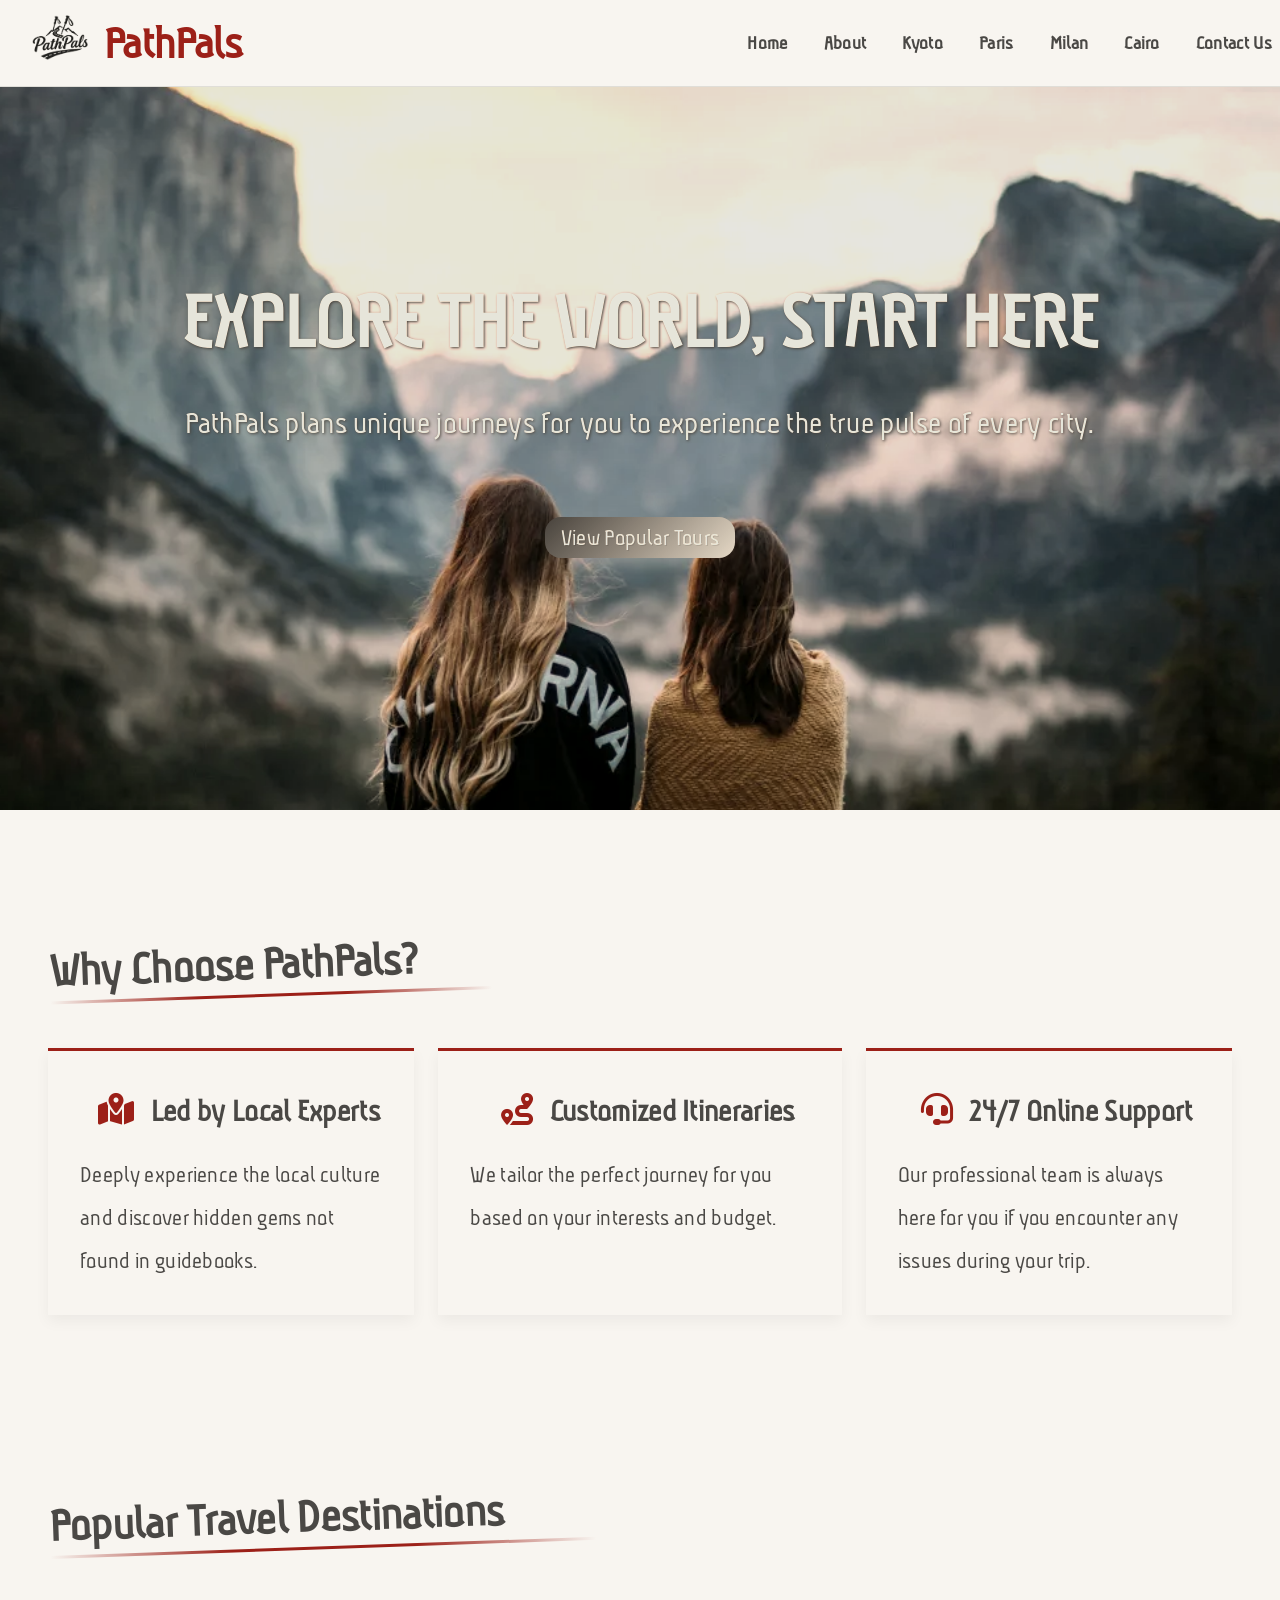
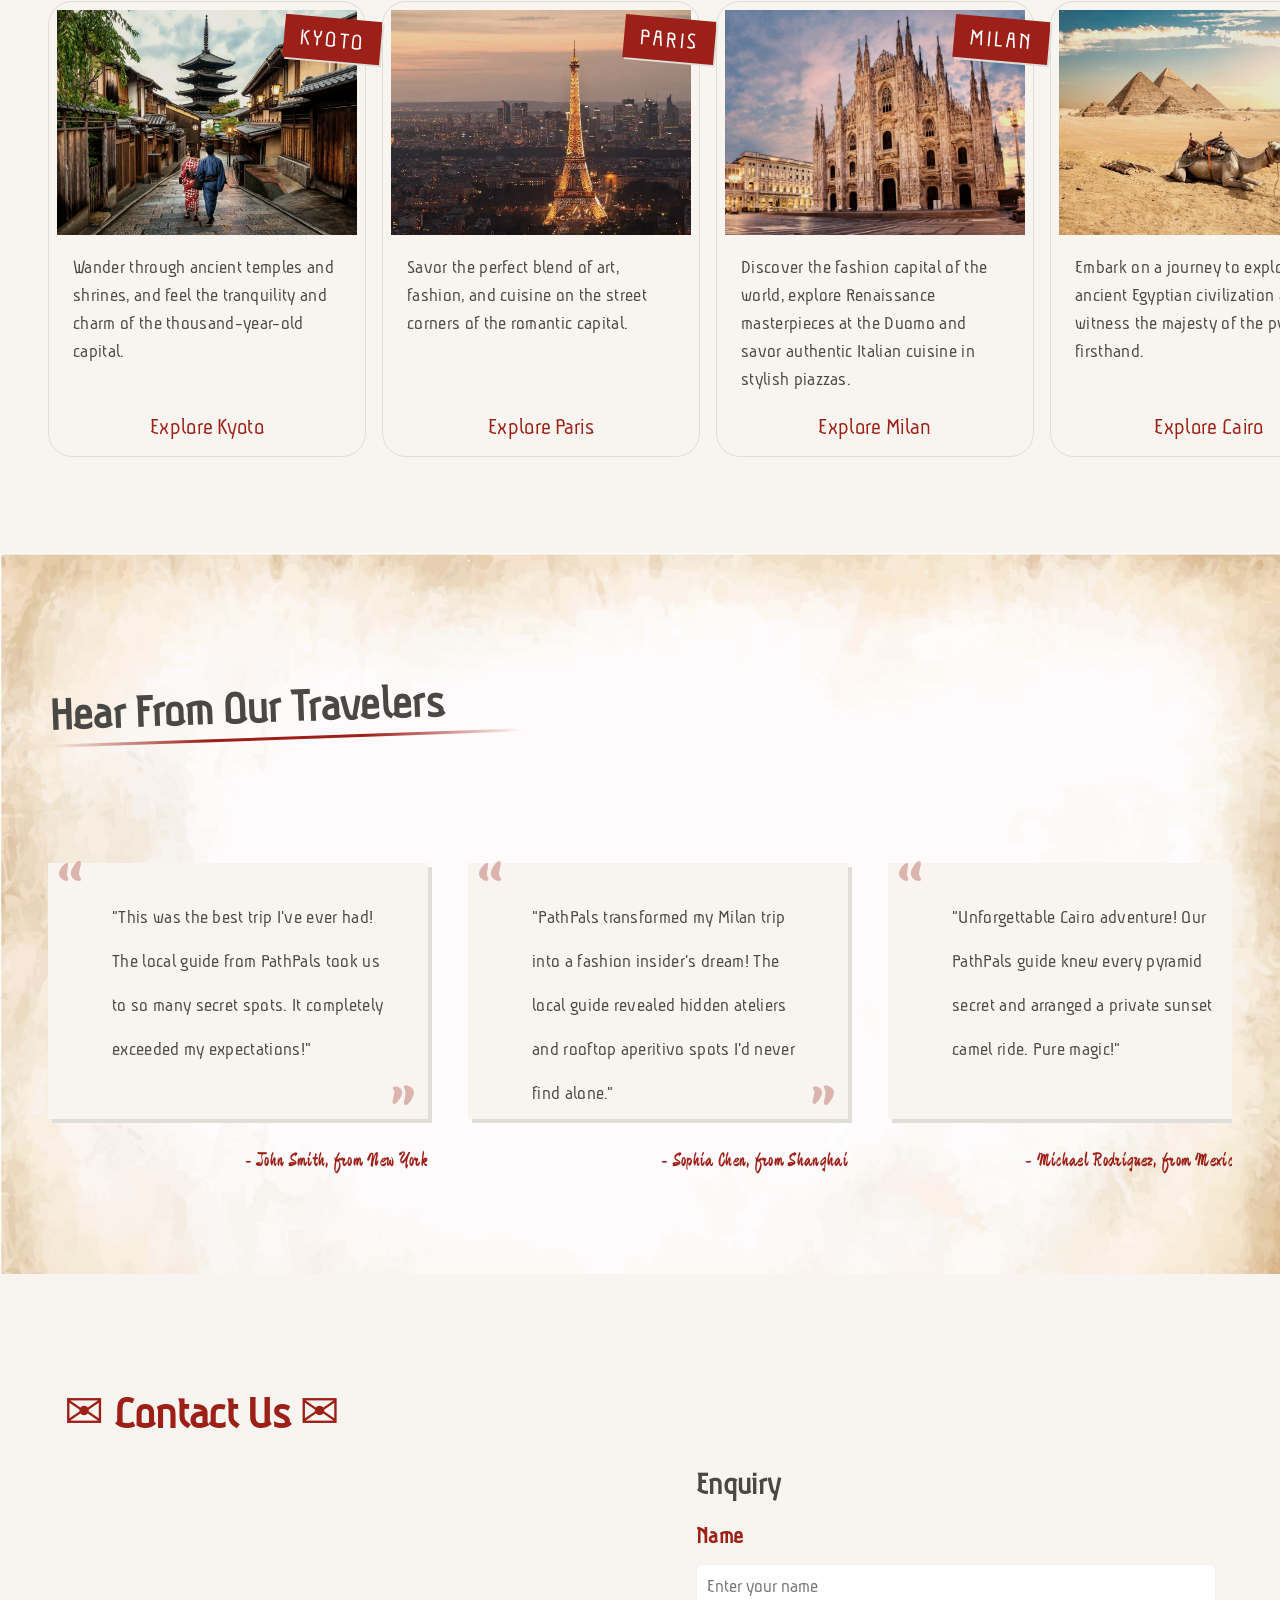
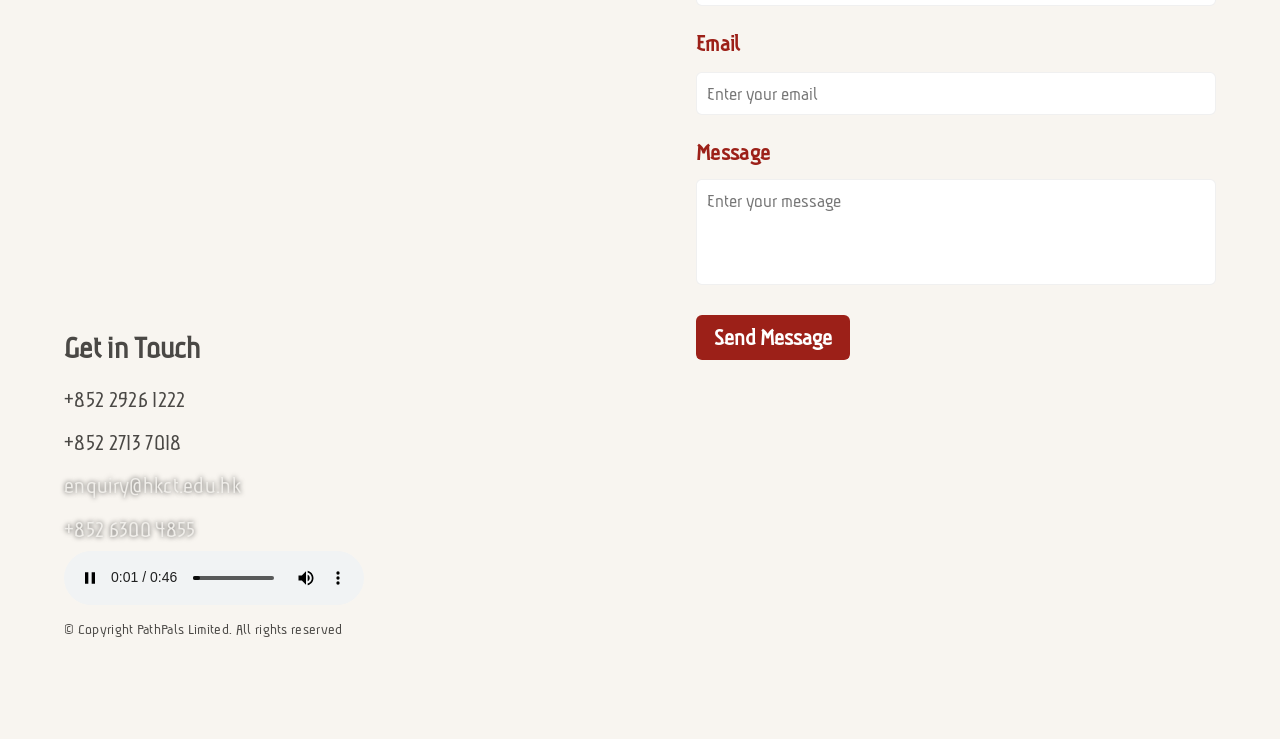
==== commit 9c8c9487: "Mar30" ====
--- a/pages/index.html
+++ b/pages/index.html
@@ -4,9 +4,9 @@
   <meta charset="UTF-8" />
   <meta name="viewport" content="width=device-width, initial-scale=1.0" />
   <link rel="stylesheet" href="https://cdnjs.cloudflare.com/ajax/libs/font-awesome/6.0.0/css/all.min.css">
-  <link rel="preconnect" href="https://fonts.googleapis.com" />
-  <link rel="preconnect" href="https://fonts.gstatic.com" crossorigin />
-  <link href="https://fonts.googleapis.com/css2?family=Aubrey&display=swap" rel="stylesheet" />
+  <link rel="preconnect" href="https://fonts.googleapis.com">
+  <link rel="preconnect" href="https://fonts.gstatic.com" crossorigin>
+  <link href="https://fonts.googleapis.com/css2?family=Aubrey&family=Ma+Shan+Zheng&display=swap" rel="stylesheet">
   <link rel="stylesheet" href="../css/navbar.css" />
   <link rel="stylesheet" href="../css/footer.css" />
   <link rel="stylesheet" href="../css/index.css">
--- a/css/navbar.css
+++ b/css/navbar.css
@@ -5,8 +5,6 @@
   --color-darkgray: #4a4845;
   --color-lightgray: #f0eeea;
   --font-family: "Aubrey", system-ui;
-  --font-handwriting: 'Ma Shan Zheng', cursive;
-  --container-max: 1400px;
 }
 * { 
   box-sizing: border-box; 
--- a/css/footer.css
+++ b/css/footer.css
@@ -5,8 +5,6 @@
   --color-darkgray: #4a4845;
   --color-lightgray: #f0eeea;
   --font-family: "Aubrey", system-ui;
-  --font-handwriting: 'Ma Shan Zheng', cursive;
-  --container-max: 1400px;
 }
 * { 
   box-sizing: border-box; 
--- a/css/index.css
+++ b/css/index.css
@@ -6,7 +6,6 @@
   --color-lightgray: #f0eeea;
   --font-family: "Aubrey", system-ui;
   --font-handwriting: 'Ma Shan Zheng', cursive;
-  --container-max: 1400px;
 }
 * { 
   box-sizing: border-box; 
@@ -22,10 +21,14 @@
   width: 90%; 
   max-width: var(--container-max);
 }
+img {
+  filter: sepia(30%) contrast(105%) brightness(90%) hue-rotate(-5deg);
+}
 .hero-section {
   width: 100vw;
   height: 90vh;
   background: url("../assets/hero.webp") center/cover no-repeat;
+  filter: sepia(30%) contrast(105%) brightness(90%) hue-rotate(-5deg);
   background-attachment: fixed;
   display: flex;
   align-items: center;
@@ -181,7 +184,7 @@
     height: 10rem;
   }
 }
-.card-1::before {
+.card-1::after {
   content: "Kyoto";
   position: absolute;
   top: 1rem;
@@ -196,7 +199,7 @@
   box-shadow: 2px 2px 0 var(--color-warmgray);
   font-family: var(--font-family);
 }
-.card-2::before {
+.card-2::after {
   content: "Paris";
   position: absolute;
   top: 1rem;
@@ -211,7 +214,7 @@
   box-shadow: 2px 2px 0 var(--color-warmgray);
   font-family: var(--font-family);
 }
-.card-3::before {
+.card-3::after {
   content: "Milan";
   position: absolute;
   top: 1rem;
@@ -226,7 +229,7 @@
   box-shadow: 2px 2px 0 var(--color-warmgray);
   font-family: var(--font-family);
 }
-.card-4::before {
+.card-4::after {
   content: "Cairo";
   position: absolute;
   top: 1rem;
